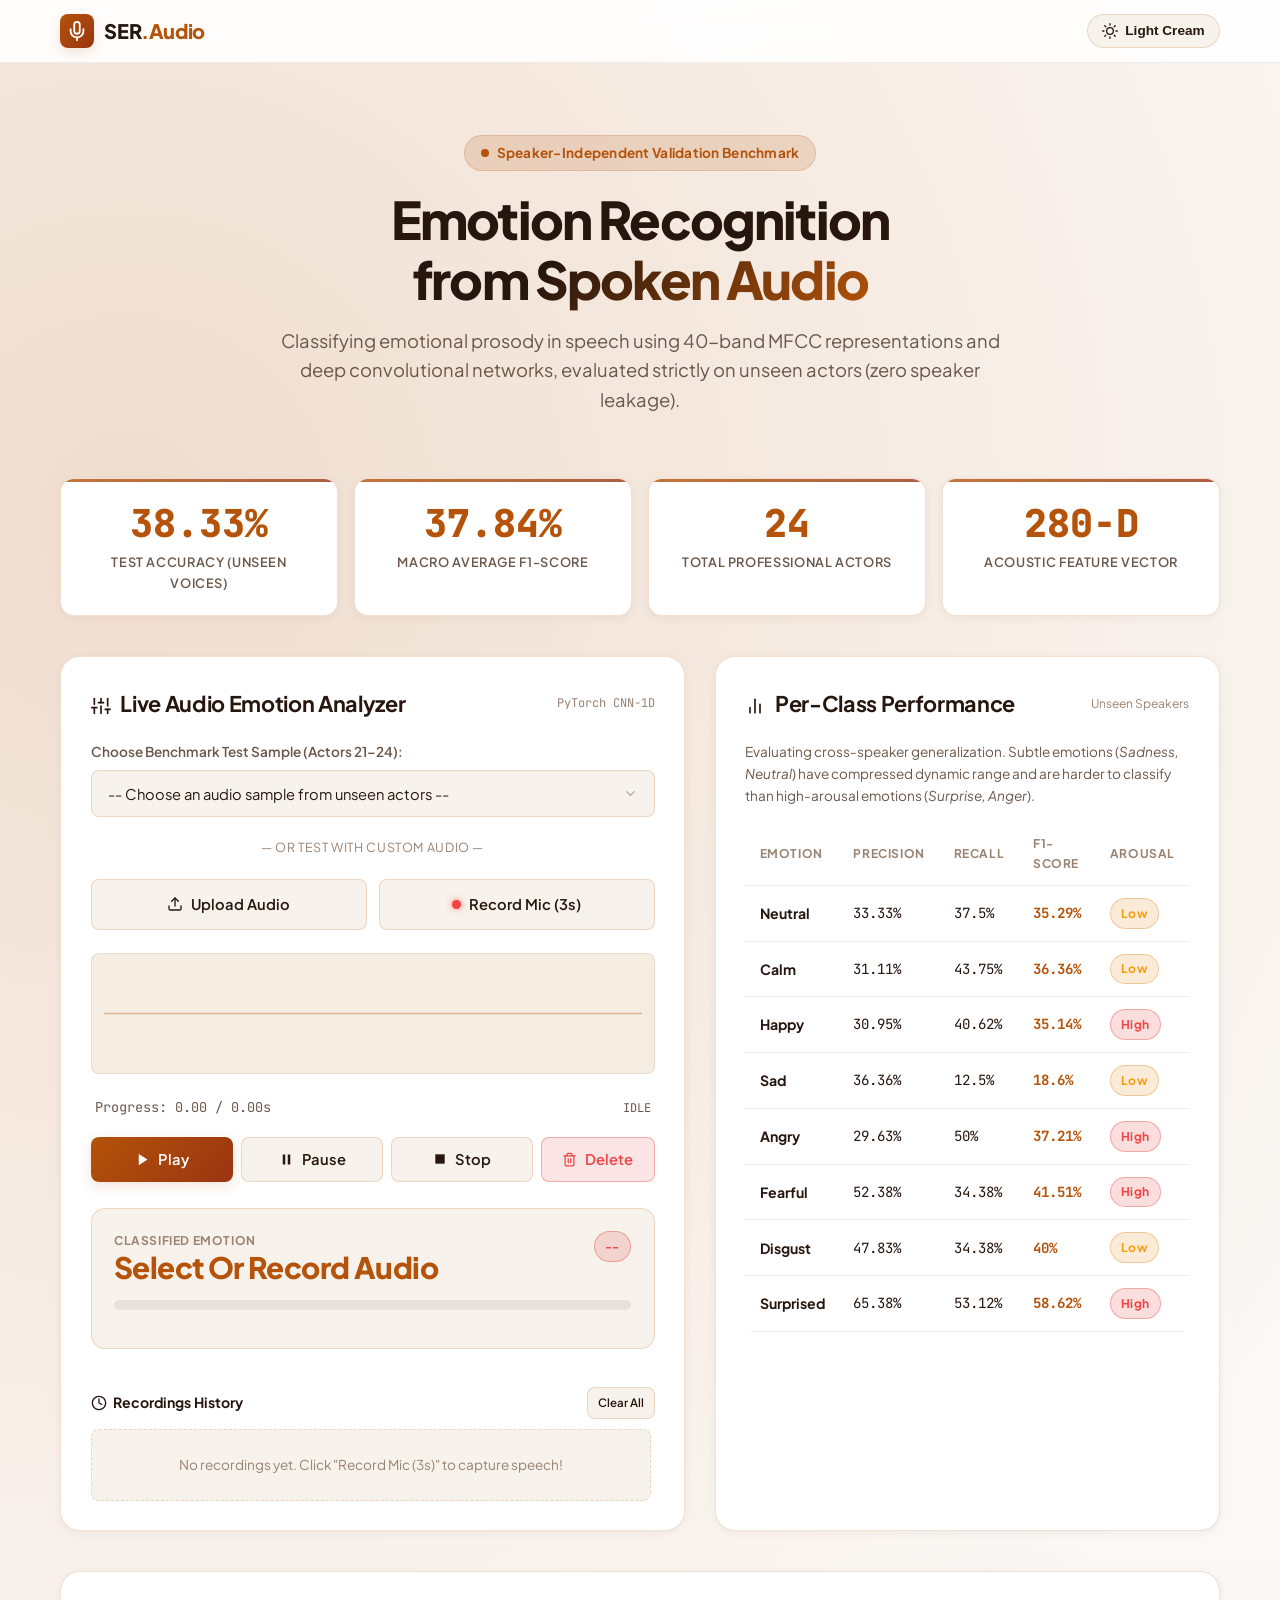
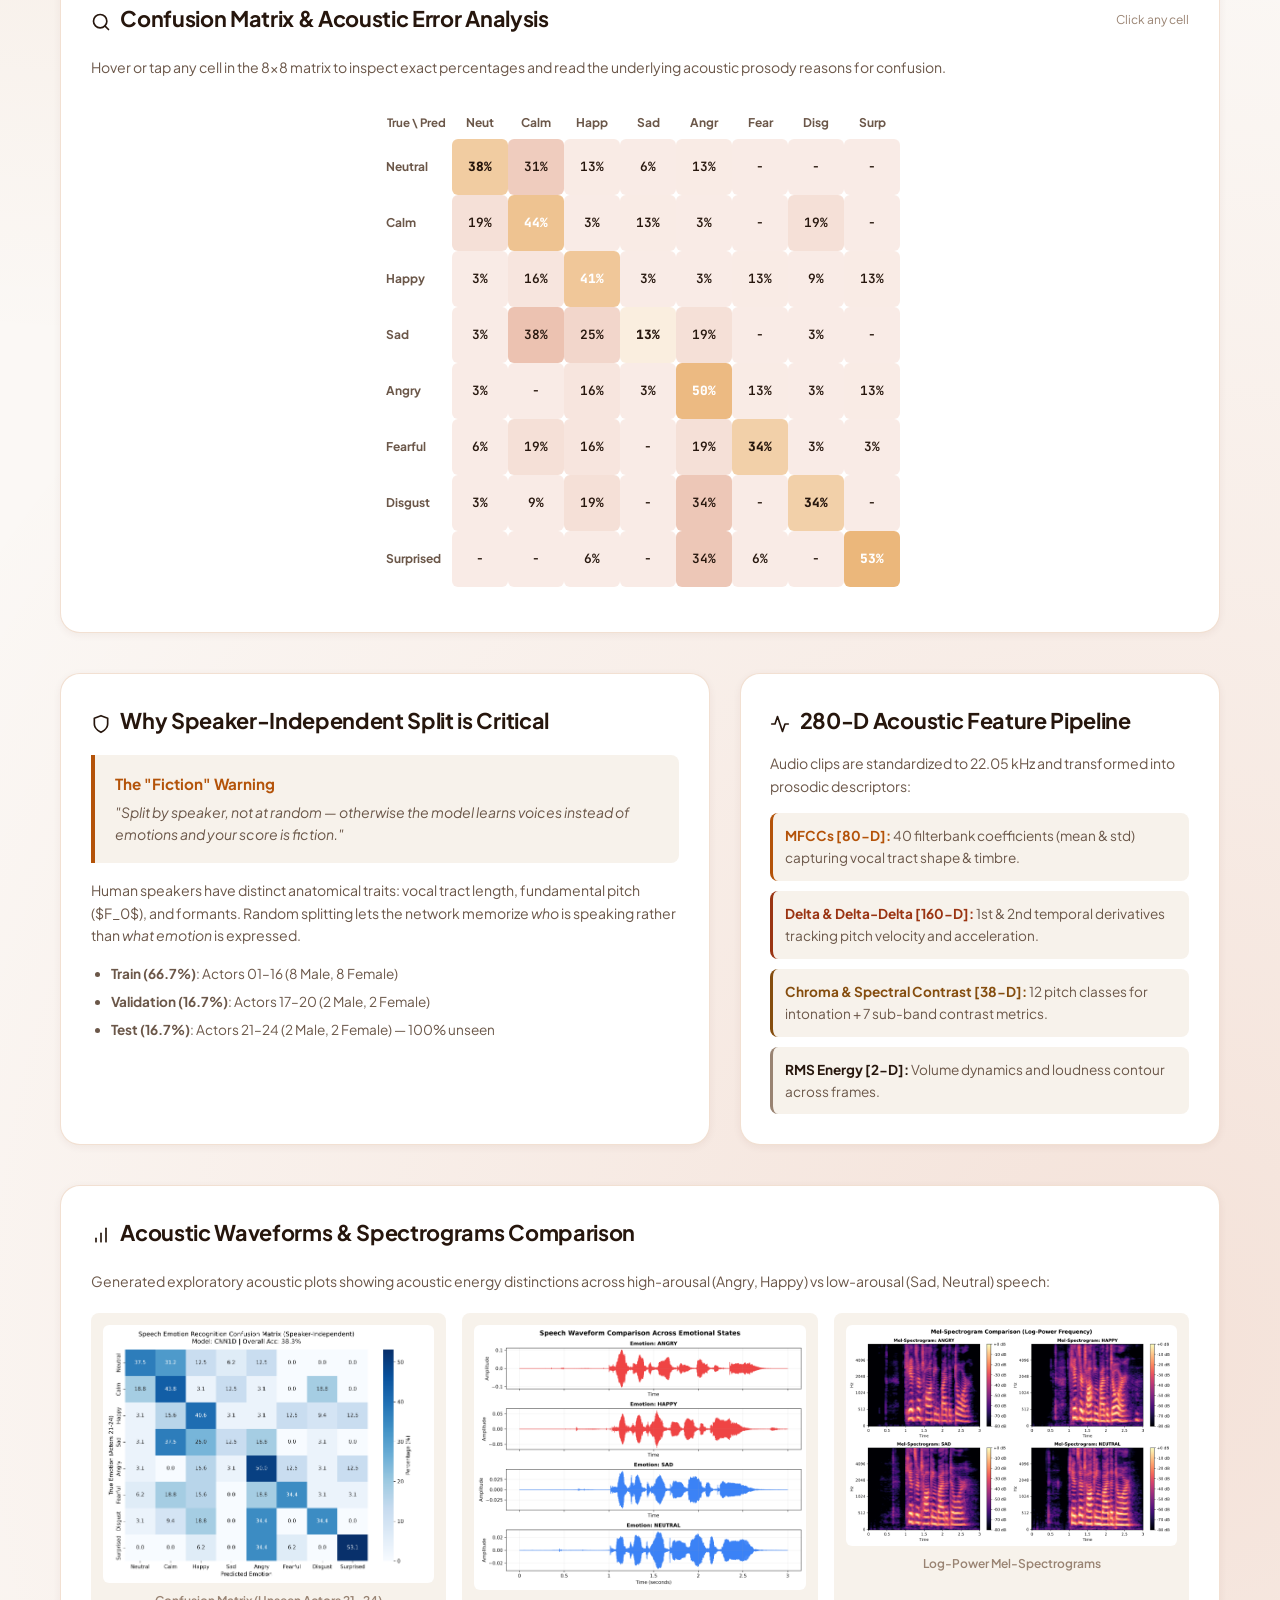
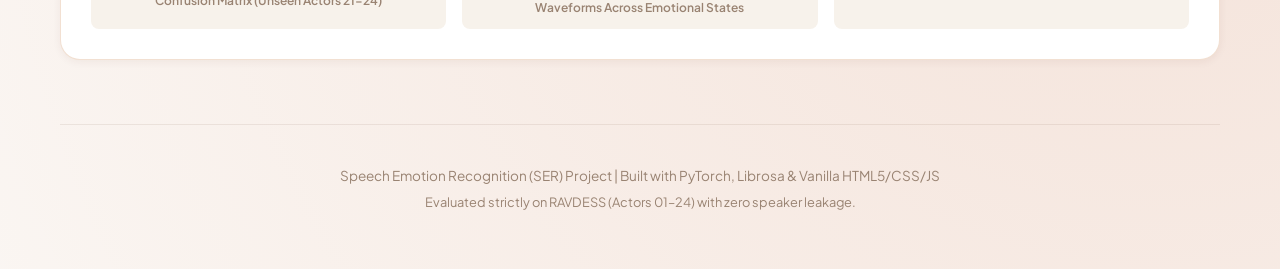
==== docs/index.html @ 465fde37 "feat(pages): add docs directory for standard 1-click GitHub Pages deployment" ====
<!DOCTYPE html>
<html lang="en" data-theme="dark">
<head>
  <meta charset="UTF-8">
  <meta name="viewport" content="width=device-width, initial-scale=1.0, maximum-scale=5.0">
  <title>Speech Emotion Recognition | Professional Benchmark & Demo</title>
  <meta name="description" content="Speech Emotion Recognition system trained on RAVDESS with strictly speaker-independent splits, 280-D MFCC acoustic features, and deep learning.">
  <link rel="preconnect" href="https://fonts.googleapis.com">
  <link rel="preconnect" href="https://fonts.gstatic.com" crossorigin>
  <link href="https://fonts.googleapis.com/css2?family=JetBrains+Mono:wght@500;700&family=Plus+Jakarta+Sans:wght@400;500;600;700;800&display=swap" rel="stylesheet">
  <link rel="stylesheet" href="style.css">
</head>
<body>

  <!-- Navigation Bar with Light/Dark Theme Switcher -->
  <nav class="navbar">
    <div class="container nav-content">
      <a href="#" class="brand-logo">
        <div class="brand-icon">
          <svg class="svg-icon" viewBox="0 0 24 24" width="22" height="22" fill="none" stroke="currentColor" stroke-width="2" stroke-linecap="round" stroke-linejoin="round">
            <path d="M12 2a3 3 0 0 0-3 3v7a3 3 0 0 0 6 0V5a3 3 0 0 0-3-3Z"/>
            <path d="M19 10v2a7 7 0 0 1-14 0v-2"/>
            <line x1="12" x2="12" y1="19" y2="22"/>
          </svg>
        </div>
        <span>SER<span style="color: var(--accent-primary);">.Audio</span></span>
      </a>

      <div class="nav-actions">
        <!-- Theme Toggle Button -->
        <button id="theme-toggle" class="theme-toggle-btn" aria-label="Toggle Light/Dark Theme">
          <span id="theme-icon">
            <svg class="svg-icon" viewBox="0 0 24 24" width="16" height="16" fill="none" stroke="currentColor" stroke-width="2" stroke-linecap="round" stroke-linejoin="round">
              <path d="M12 3a6 6 0 0 0 9 9 9 9 0 1 1-9-9Z"/>
            </svg>
          </span>
          <span id="theme-text">Dark Brown</span>
        </button>
      </div>
    </div>
  </nav>

  <div class="container">
    <!-- Hero Section -->
    <header class="hero">
      <div class="badge-wrapper">
        <span class="badge-pulse"></span>
        <span>Speaker-Independent Validation Benchmark</span>
      </div>
      <h1 class="hero-title">
        Emotion Recognition <br><span class="gradient-text">from Spoken Audio</span>
      </h1>
      <p class="hero-subtitle">
        Classifying emotional prosody in speech using 40-band MFCC representations and deep convolutional networks, evaluated strictly on unseen actors (zero speaker leakage).
      </p>
    </header>

    <!-- Metrics Banner Grid -->
    <div class="metrics-banner">
      <div class="metric-card">
        <div class="metric-num" id="val-accuracy">38.3%</div>
        <div class="metric-label">Test Accuracy (Unseen Voices)</div>
      </div>
      <div class="metric-card">
        <div class="metric-num" id="val-f1">37.8%</div>
        <div class="metric-label">Macro Average F1-Score</div>
      </div>
      <div class="metric-card">
        <div class="metric-num">24</div>
        <div class="metric-label">Total Professional Actors</div>
      </div>
      <div class="metric-card">
        <div class="metric-num">280-D</div>
        <div class="metric-label">Acoustic Feature Vector</div>
      </div>
    </div>

    <!-- Main Grid: Live Analyzer & Per-Class Table -->
    <div class="layout-2col">
      <!-- Card 1: Interactive Audio Player & Classifier -->
      <div class="card">
        <div class="card-header">
          <div class="card-title">
            <span class="icon">
              <svg class="svg-icon" viewBox="0 0 24 24" width="20" height="20" fill="none" stroke="currentColor" stroke-width="2" stroke-linecap="round" stroke-linejoin="round">
                <line x1="4" x2="4" y1="21" y2="14"/><line x1="4" x2="4" y1="10" y2="3"/>
                <line x1="12" x2="12" y1="21" y2="12"/><line x1="12" x2="12" y1="8" y2="3"/>
                <line x1="20" x2="20" y1="21" y2="16"/><line x1="20" x2="20" y1="12" y2="3"/>
                <line x1="1" x2="7" y1="14" y2="14"/><line x1="9" x2="15" y1="8" y2="8"/><line x1="17" x2="23" y1="16" y2="16"/>
              </svg>
            </span>
            <span>Live Audio Emotion Analyzer</span>
          </div>
          <span style="font-size: 0.75rem; color: var(--text-dim); font-family: var(--font-mono);">PyTorch CNN-1D</span>
        </div>

        <div class="audio-deck">
          <div class="form-group">
            <label class="form-label" for="sample-select">Choose Benchmark Test Sample (Actors 21–24):</label>
            <select id="sample-select" class="form-select">
              <option value="">Loading test speech samples...</option>
            </select>
          </div>

          <div style="font-size: 0.78rem; color: var(--text-dim); text-align: center; text-transform: uppercase; letter-spacing: 0.05em; margin: 0.2rem 0;">
            — or test with custom audio —
          </div>

          <div class="action-row">
            <label class="btn btn-outline" style="cursor: pointer;">
              <svg class="svg-icon" viewBox="0 0 24 24" width="16" height="16" fill="none" stroke="currentColor" stroke-width="2" stroke-linecap="round" stroke-linejoin="round">
                <path d="M21 15v4a2 2 0 0 1-2 2H5a2 2 0 0 1-2-2v-4"/>
                <polyline points="17 8 12 3 7 8"/>
                <line x1="12" x2="12" y1="3" y2="15"/>
              </svg>
              <span>Upload Audio</span>
              <input type="file" id="file-input" accept="audio/*" style="display: none;">
            </label>
            <button class="btn btn-outline btn-record" id="record-btn">
              <span class="rec-dot"></span>
              <span>Record Mic (3s)</span>
            </button>
          </div>

          <!-- Live Recording Banner & Countdown Animation -->
          <div id="recording-banner" class="recording-banner" style="display: none;">
            <div style="display: flex; align-items: center; gap: 0.75rem;">
              <div class="rec-pulse-ring"></div>
              <div>
                <div style="font-size: 0.8rem; font-weight: 700; color: #ef4444; text-transform: uppercase; letter-spacing: 0.05em;">Recording Live Audio</div>
                <div style="font-size: 0.75rem; color: var(--text-muted);">Speak clearly into your microphone...</div>
              </div>
            </div>
            <div style="display: flex; align-items: center; gap: 0.75rem;">
              <span id="recording-timer" class="rec-time-display">3.0s</span>
              <button id="cancel-record-btn" class="btn btn-sm btn-outline">Cancel</button>
            </div>
          </div>

          <!-- Enhanced Active Audio Track Display (Requirement 5) -->
          <div id="active-track-banner" class="active-track-banner" style="display: none;">
            <div class="active-track-header">
              <div class="track-details">
                <svg class="svg-icon track-icon" viewBox="0 0 24 24" width="20" height="20" fill="none" stroke="currentColor" stroke-width="2" stroke-linecap="round" stroke-linejoin="round">
                  <polygon points="11 5 6 9 2 9 2 15 6 15 11 19 11 5"/>
                  <path d="M15.54 8.46a5 5 0 0 1 0 7.07"/>
                  <path d="M19.07 4.93a10 10 0 0 1 0 14.14"/>
                </svg>
                <div>
                  <div id="active-track-name" class="track-title">Sample Loaded</div>
                  <div class="track-meta-sub">
                    <span id="active-track-duration">3.00s</span>
                    <span class="meta-sep">•</span>
                    <span id="active-track-status-pill" class="status-pill status-ready">Ready</span>
                  </div>
                </div>
              </div>
              <div class="track-badges-row">
                <span id="active-track-emotion" class="active-emotion-label">--</span>
                <span id="active-track-badge" class="tag-badge tag-arousal-low">Loaded</span>
              </div>
            </div>
          </div>

          <!-- Waveform Canvas Box -->
          <div class="waveform-box">
            <canvas id="waveform"></canvas>
          </div>

          <!-- Audio Meta Info -->
          <div class="audio-meta-row">
            <span>Progress: <span id="audio-time">0.00 / 0.00s</span></span>
            <span id="playback-status" style="font-size: 0.75rem; text-transform: uppercase;">Idle</span>
          </div>

          <!-- Controls Toolbar: Play, Pause, Stop, Delete with Clean SVGs -->
          <div class="controls-toolbar">
            <button class="btn btn-primary" id="play-btn">
              <svg class="svg-icon" viewBox="0 0 24 24" width="15" height="15" fill="currentColor">
                <polygon points="6 3 20 12 6 21 6 3"/>
              </svg>
              <span>Play</span>
            </button>
            <button class="btn btn-outline" id="pause-btn">
              <svg class="svg-icon" viewBox="0 0 24 24" width="15" height="15" fill="currentColor">
                <rect x="6" y="4" width="4" height="16"/><rect x="14" y="4" width="4" height="16"/>
              </svg>
              <span>Pause</span>
            </button>
            <button class="btn btn-outline" id="stop-btn">
              <svg class="svg-icon" viewBox="0 0 24 24" width="14" height="14" fill="currentColor">
                <rect x="4" y="4" width="16" height="16"/>
              </svg>
              <span>Stop</span>
            </button>
            <button class="btn btn-danger" id="delete-btn" title="Delete current audio">
              <svg class="svg-icon" viewBox="0 0 24 24" width="15" height="15" fill="none" stroke="currentColor" stroke-width="2" stroke-linecap="round" stroke-linejoin="round">
                <path d="M3 6h18"/><path d="M19 6v14c0 1-1 2-2 2H7c-1 0-2-1-2-2V6"/><path d="M8 6V4c0-1 1-2 2-2h4c1 0 2 1 2 2v2"/><line x1="10" x2="10" y1="11" y2="17"/><line x1="14" x2="14" y1="11" y2="17"/>
              </svg>
              <span>Delete</span>
            </button>
          </div>

          <!-- Prediction Result Deck -->
          <div class="prediction-card">
            <div class="pred-top">
              <div>
                <div class="pred-title-label">Classified Emotion</div>
                <div class="pred-name" id="pred-emotion">Select or Record Audio</div>
              </div>
              <div id="pred-badge" class="tag-badge tag-arousal-high">--</div>
            </div>

            <div class="confidence-track">
              <div class="confidence-fill" id="conf-bar"></div>
            </div>

            <div class="prob-list" id="probs-container">
              <!-- Dynamically populated probability bars -->
            </div>
          </div>

          <!-- Recordings History Section -->
          <div class="history-section">
            <div style="display: flex; justify-content: space-between; align-items: center; margin-bottom: 0.65rem;">
              <span style="font-size: 0.88rem; font-weight: 700; color: var(--text-main); display: flex; align-items: center; gap: 0.4rem;">
                <svg class="svg-icon" viewBox="0 0 24 24" width="16" height="16" fill="none" stroke="currentColor" stroke-width="2" stroke-linecap="round" stroke-linejoin="round">
                  <circle cx="12" cy="12" r="10"/><polyline points="12 6 12 12 16 14"/>
                </svg>
                <span>Recordings History</span>
              </span>
              <button id="clear-history-btn" class="btn btn-sm btn-outline" style="font-size: 0.72rem; padding: 0.25rem 0.6rem;">Clear All</button>
            </div>
            <div id="history-list" class="history-list">
              <div class="history-empty">No recordings yet. Click "Record Mic (3s)" to capture speech!</div>
            </div>
          </div>
        </div>
      </div>

      <!-- Card 2: Per-Class Performance Table -->
      <div class="card">
        <div class="card-header">
          <div class="card-title">
            <span class="icon">
              <svg class="svg-icon" viewBox="0 0 24 24" width="20" height="20" fill="none" stroke="currentColor" stroke-width="2" stroke-linecap="round" stroke-linejoin="round">
                <line x1="18" x2="18" y1="20" y2="10"/><line x1="12" x2="12" y1="20" y2="4"/><line x1="6" x2="6" y1="20" y2="14"/>
              </svg>
            </span>
            <span>Per-Class Performance</span>
          </div>
          <span style="font-size: 0.75rem; color: var(--text-dim);">Unseen Speakers</span>
        </div>

        <p style="font-size: 0.85rem; color: var(--text-muted); margin-bottom: 1rem;">
          Evaluating cross-speaker generalization. Subtle emotions (<em>Sadness, Neutral</em>) have compressed dynamic range and are harder to classify than high-arousal emotions (<em>Surprise, Anger</em>).
        </p>

        <div class="table-wrap">
          <table class="data-table" id="metrics-table">
            <thead>
              <tr>
                <th>Emotion</th>
                <th>Precision</th>
                <th>Recall</th>
                <th>F1-Score</th>
                <th>Arousal</th>
              </tr>
            </thead>
            <tbody id="metrics-table-body">
              <tr><td colspan="5" style="text-align:center;">Loading per-class metrics...</td></tr>
            </tbody>
          </table>
        </div>
      </div>
    </div>

    <!-- Section: Confusion Matrix & Acoustic Error Analysis -->
    <div class="card" style="margin-bottom: clamp(1.5rem, 4vw, 2.5rem);">
      <div class="card-header">
        <div class="card-title">
          <span class="icon">
            <svg class="svg-icon" viewBox="0 0 24 24" width="20" height="20" fill="none" stroke="currentColor" stroke-width="2" stroke-linecap="round" stroke-linejoin="round">
              <circle cx="11" cy="11" r="8"/><line x1="21" x2="16.65" y1="21" y2="16.65"/>
            </svg>
          </span>
          <span>Confusion Matrix &amp; Acoustic Error Analysis</span>
        </div>
        <span style="font-size: 0.75rem; color: var(--text-dim);">Click any cell</span>
      </div>

      <p style="font-size: 0.88rem; color: var(--text-muted); margin-bottom: 1.25rem;">
        Hover or tap any cell in the 8×8 matrix to inspect exact percentages and read the underlying acoustic prosody reasons for confusion.
      </p>

      <div class="cm-scroll-wrapper" id="cm-wrapper">
        <!-- Interactive CM Table rendered by app.js -->
      </div>

      <div id="cm-detail-box" class="callout" style="display: none;">
        <div class="callout-title" id="cm-detail-title">Acoustic Confusion Detail</div>
        <div id="cm-detail-desc" class="callout-desc"></div>
      </div>
    </div>

    <!-- Technical Architecture: 2 Column -->
    <div class="layout-2col">
      <!-- Card: Why Speaker-Independent Split Matters -->
      <div class="card">
        <div class="card-title">
          <span class="icon">
            <svg class="svg-icon" viewBox="0 0 24 24" width="20" height="20" fill="none" stroke="currentColor" stroke-width="2" stroke-linecap="round" stroke-linejoin="round">
              <path d="M12 22s8-4 8-10V5l-8-3-8 3v7c0 6 8 10 8 10z"/>
            </svg>
          </span>
          <span>Why Speaker-Independent Split is Critical</span>
        </div>

        <div class="callout" style="margin: 1rem 0;">
          <div class="callout-title">The "Fiction" Warning</div>
          <div class="callout-desc">
            <em>"Split by speaker, not at random — otherwise the model learns voices instead of emotions and your score is fiction."</em>
          </div>
        </div>

        <p style="font-size: 0.88rem; color: var(--text-muted); margin-bottom: 1rem;">
          Human speakers have distinct anatomical traits: vocal tract length, fundamental pitch ($F_0$), and formants. Random splitting lets the network memorize <em>who</em> is speaking rather than <em>what emotion</em> is expressed.
        </p>

        <ul style="font-size: 0.85rem; color: var(--text-muted); margin-left: 1.25rem; display: flex; flex-direction: column; gap: 0.4rem;">
          <li><strong>Train (66.7%)</strong>: Actors 01–16 (8 Male, 8 Female)</li>
          <li><strong>Validation (16.7%)</strong>: Actors 17–20 (2 Male, 2 Female)</li>
          <li><strong>Test (16.7%)</strong>: Actors 21–24 (2 Male, 2 Female) — 100% unseen</li>
        </ul>
      </div>

      <!-- Card: Feature Extraction Architecture -->
      <div class="card">
        <div class="card-title">
          <span class="icon">
            <svg class="svg-icon" viewBox="0 0 24 24" width="20" height="20" fill="none" stroke="currentColor" stroke-width="2" stroke-linecap="round" stroke-linejoin="round">
              <polyline points="22 12 18 12 15 21 9 3 6 12 2 12"/>
            </svg>
          </span>
          <span>280-D Acoustic Feature Pipeline</span>
        </div>

        <p style="font-size: 0.88rem; color: var(--text-muted); margin: 0.85rem 0 1rem;">
          Audio clips are standardized to 22.05 kHz and transformed into prosodic descriptors:
        </p>

        <div style="display: flex; flex-direction: column; gap: 0.65rem; font-size: 0.85rem;">
          <div style="background: var(--bg-input); padding: 0.75rem; border-radius: var(--radius-sm); border-left: 3px solid var(--accent-primary);">
            <strong style="color: var(--accent-primary);">MFCCs [80-D]:</strong>
            <span style="color: var(--text-muted);"> 40 filterbank coefficients (mean &amp; std) capturing vocal tract shape &amp; timbre.</span>
          </div>

          <div style="background: var(--bg-input); padding: 0.75rem; border-radius: var(--radius-sm); border-left: 3px solid var(--accent-secondary);">
            <strong style="color: var(--accent-secondary);">Delta &amp; Delta-Delta [160-D]:</strong>
            <span style="color: var(--text-muted);"> 1st &amp; 2nd temporal derivatives tracking pitch velocity and acceleration.</span>
          </div>

          <div style="background: var(--bg-input); padding: 0.75rem; border-radius: var(--radius-sm); border-left: 3px solid var(--accent-bronze);">
            <strong style="color: var(--accent-bronze);">Chroma &amp; Spectral Contrast [38-D]:</strong>
            <span style="color: var(--text-muted);"> 12 pitch classes for intonation + 7 sub-band contrast metrics.</span>
          </div>

          <div style="background: var(--bg-input); padding: 0.75rem; border-radius: var(--radius-sm); border-left: 3px solid var(--text-dim);">
            <strong style="color: var(--text-main);">RMS Energy [2-D]:</strong>
            <span style="color: var(--text-muted);"> Volume dynamics and loudness contour across frames.</span>
          </div>
        </div>
      </div>
    </div>

    <!-- Section: Exploratory Acoustic Visualizations -->
    <div class="card" style="margin-top: clamp(1.5rem, 4vw, 2.5rem);">
      <div class="card-header">
        <div class="card-title">
          <span class="icon">
            <svg class="svg-icon" viewBox="0 0 24 24" width="20" height="20" fill="none" stroke="currentColor" stroke-width="2" stroke-linecap="round" stroke-linejoin="round">
              <line x1="12" x2="12" y1="20" y2="10"/><line x1="18" x2="18" y1="20" y2="4"/><line x1="6" x2="6" y1="20" y2="16"/>
            </svg>
          </span>
          <span>Acoustic Waveforms &amp; Spectrograms Comparison</span>
        </div>
      </div>
      <p style="font-size: 0.88rem; color: var(--text-muted); margin-bottom: 1.25rem;">
        Generated exploratory acoustic plots showing acoustic energy distinctions across high-arousal (Angry, Happy) vs low-arousal (Sad, Neutral) speech:
      </p>

      <div style="display: grid; grid-template-columns: repeat(auto-fit, minmax(280px, 1fr)); gap: 1rem;">
        <div style="background: var(--bg-input); padding: 0.75rem; border-radius: var(--radius-sm); text-align: center;">
          <img src="confusion_matrix.png" alt="Confusion Matrix Heatmap" style="width: 100%; border-radius: 6px; display: block;" loading="lazy">
          <div style="font-size: 0.75rem; color: var(--text-dim); margin-top: 0.5rem; font-weight: 600;">Confusion Matrix (Unseen Actors 21-24)</div>
        </div>
        <div style="background: var(--bg-input); padding: 0.75rem; border-radius: var(--radius-sm); text-align: center;">
          <img src="figures/waveforms_comparison.png" alt="Waveform Comparisons" style="width: 100%; border-radius: 6px; display: block;" loading="lazy">
          <div style="font-size: 0.75rem; color: var(--text-dim); margin-top: 0.5rem; font-weight: 600;">Waveforms Across Emotional States</div>
        </div>
        <div style="background: var(--bg-input); padding: 0.75rem; border-radius: var(--radius-sm); text-align: center;">
          <img src="figures/mel_spectrograms_comparison.png" alt="Mel-Spectrograms" style="width: 100%; border-radius: 6px; display: block;" loading="lazy">
          <div style="font-size: 0.75rem; color: var(--text-dim); margin-top: 0.5rem; font-weight: 600;">Log-Power Mel-Spectrograms</div>
        </div>
      </div>
    </div>

    <!-- Footer -->
    <footer class="site-footer">
      <p>Speech Emotion Recognition (SER) Project | Built with PyTorch, Librosa &amp; Vanilla HTML5/CSS/JS</p>
      <p style="margin-top: 0.35rem; font-size: 0.8rem;">Evaluated strictly on RAVDESS (Actors 01–24) with zero speaker leakage.</p>
    </footer>
  </div>

  <script src="app.js"></script>
</body>
</html>
---- docs/style.css ----
/* ==========================================================================
   Speech Emotion Recognition - Luxury Warm Brown & Espresso Theme
   Supports: Dark Brown Mode, Light Cream Mode, Responsive Mobile/Tablet/Laptop
   ========================================================================== */

:root {
  /* Dark Mode: Roasted Espresso, Warm Amber & Bronze */
  --bg-primary: #120e0b;
  --bg-secondary: #1a1410;
  --bg-card: #221b15;
  --bg-card-hover: #2b221b;
  --bg-card-glass: rgba(34, 27, 21, 0.85);
  --bg-input: #17110d;
  
  --accent-primary: #d97706;      /* Amber / Warm Honey */
  --accent-primary-hover: #b45309;/* Deep Amber */
  --accent-secondary: #c2410c;    /* Rich Terracotta */
  --accent-bronze: #ca8a04;       /* Golden Bronze */
  --accent-glow: rgba(217, 119, 6, 0.28);
  --accent-danger: #dc2626;       /* Recording Red */
  
  --text-main: #fcf9f5;
  --text-muted: #b8a898;
  --text-dim: #847262;
  
  --border-color: rgba(217, 119, 6, 0.16);
  --border-subtle: rgba(255, 237, 213, 0.08);
  --border-highlight: rgba(217, 119, 6, 0.45);
  
  --waveform-bg: #140f0c;
  --waveform-line: #f59e0b;
  
  --shadow-sm: 0 2px 8px rgba(0, 0, 0, 0.35);
  --shadow-md: 0 8px 24px rgba(0, 0, 0, 0.45);
  --shadow-lg: 0 16px 40px -10px rgba(0, 0, 0, 0.6);
  
  --font-sans: 'Plus Jakarta Sans', 'Inter', -apple-system, BlinkMacSystemFont, sans-serif;
  --font-mono: 'JetBrains Mono', 'Fira Code', monospace;
  --radius-sm: 8px;
  --radius-md: 14px;
  --radius-lg: 20px;
  --radius-full: 9999px;
  --transition: all 0.25s cubic-bezier(0.4, 0, 0.2, 1);
}

/* Light Mode: Warm Cashmere, Biscuit, Sienna & Roasted Coffee */
[data-theme="light"] {
  --bg-primary: #fbf8f5;
  --bg-secondary: #f3ece4;
  --bg-card: #ffffff;
  --bg-card-hover: #faf6f0;
  --bg-card-glass: rgba(255, 255, 255, 0.9);
  --bg-input: #f7f2eb;
  
  --accent-primary: #b45309;      /* Dark Amber / Bronze */
  --accent-primary-hover: #92400e;
  --accent-secondary: #9a3412;    /* Warm Sienna */
  --accent-bronze: #854d0e;
  --accent-glow: rgba(180, 83, 9, 0.16);
  --accent-danger: #b91c1c;
  
  --text-main: #26160d;           /* Espresso Roast */
  --text-muted: #6b5749;          /* Warm Taupe */
  --text-dim: #998372;
  
  --border-color: rgba(180, 83, 9, 0.18);
  --border-subtle: rgba(66, 32, 6, 0.08);
  --border-highlight: rgba(180, 83, 9, 0.4);
  
  --waveform-bg: #f5ece2;
  --waveform-line: #b45309;
  
  --shadow-sm: 0 2px 8px rgba(78, 42, 10, 0.06);
  --shadow-md: 0 8px 24px rgba(78, 42, 10, 0.09);
  --shadow-lg: 0 16px 40px -10px rgba(78, 42, 10, 0.12);
}

* {
  box-sizing: border-box;
  margin: 0;
  padding: 0;
}

html {
  scroll-behavior: smooth;
  -webkit-text-size-adjust: 100%;
}

body {
  font-family: var(--font-sans);
  background-color: var(--bg-primary);
  color: var(--text-main);
  line-height: 1.6;
  min-height: 100vh;
  transition: background-color 0.3s ease, color 0.3s ease;
  overflow-x: hidden;
  background-image: 
    radial-gradient(circle at 10% 15%, var(--accent-glow) 0%, transparent 45%),
    radial-gradient(circle at 90% 85%, rgba(194, 65, 12, 0.12) 0%, transparent 45%);
}

.container {
  width: 100%;
  max-width: 1240px;
  margin: 0 auto;
  padding: 0 clamp(1rem, 4vw, 2.5rem);
}

/* Top Navigation Bar */
.navbar {
  position: sticky;
  top: 0;
  z-index: 100;
  backdrop-filter: blur(14px);
  -webkit-backdrop-filter: blur(14px);
  background: var(--bg-card-glass);
  border-bottom: 1px solid var(--border-subtle);
  padding: 0.85rem 0;
  transition: var(--transition);
}

.nav-content {
  display: flex;
  justify-content: space-between;
  align-items: center;
  gap: 1rem;
}

.brand-logo {
  display: flex;
  align-items: center;
  gap: 0.65rem;
  font-weight: 800;
  font-size: clamp(1rem, 2.5vw, 1.25rem);
  letter-spacing: -0.02em;
  color: var(--text-main);
  text-decoration: none;
}

.brand-icon {
  width: 34px;
  height: 34px;
  border-radius: var(--radius-sm);
  background: linear-gradient(135deg, var(--accent-primary), var(--accent-secondary));
  display: flex;
  align-items: center;
  justify-content: center;
  color: #fff;
  font-size: 1.1rem;
  box-shadow: 0 4px 12px var(--accent-glow);
}

.nav-actions {
  display: flex;
  align-items: center;
  gap: 0.75rem;
}

/* Theme Toggle Button */
.theme-toggle-btn {
  background: var(--bg-input);
  border: 1px solid var(--border-color);
  color: var(--text-main);
  padding: 0.5rem 0.9rem;
  border-radius: var(--radius-full);
  cursor: pointer;
  display: inline-flex;
  align-items: center;
  gap: 0.45rem;
  font-size: 0.85rem;
  font-weight: 600;
  transition: var(--transition);
  touch-action: manipulation;
}

.theme-toggle-btn:hover {
  border-color: var(--accent-primary);
  background: var(--bg-card-hover);
  transform: translateY(-1px);
}

/* Header & Hero */
header.hero {
  padding: clamp(2.5rem, 6vw, 4.5rem) 0 clamp(1.5rem, 4vw, 2.5rem);
  text-align: center;
}

.badge-wrapper {
  display: inline-flex;
  align-items: center;
  gap: 0.5rem;
  background: var(--accent-glow);
  border: 1px solid var(--border-color);
  color: var(--accent-primary);
  padding: 0.4rem 1rem;
  border-radius: var(--radius-full);
  font-size: clamp(0.75rem, 1.8vw, 0.85rem);
  font-weight: 700;
  margin-bottom: 1.2rem;
  letter-spacing: 0.02em;
}

.badge-pulse {
  width: 8px;
  height: 8px;
  background: var(--accent-primary);
  border-radius: 50%;
  animation: pulse-ring 2s infinite;
}

@keyframes pulse-ring {
  0% { transform: scale(0.95); box-shadow: 0 0 0 0 var(--accent-glow); }
  70% { transform: scale(1); box-shadow: 0 0 0 8px transparent; }
  100% { transform: scale(0.95); box-shadow: 0 0 0 0 transparent; }
}

h1.hero-title {
  font-size: clamp(1.85rem, 5vw, 3.25rem);
  font-weight: 800;
  line-height: 1.15;
  letter-spacing: -0.035em;
  margin-bottom: 1rem;
}

.hero-title .gradient-text {
  background: linear-gradient(135deg, var(--text-main) 30%, var(--accent-primary) 100%);
  -webkit-background-clip: text;
  -webkit-text-fill-color: transparent;
}

.hero-subtitle {
  font-size: clamp(0.95rem, 2.2vw, 1.15rem);
  color: var(--text-muted);
  max-width: 760px;
  margin: 0 auto 1.5rem;
  line-height: 1.6;
}

/* Metrics Banner Grid */
.metrics-banner {
  display: grid;
  grid-template-columns: repeat(auto-fit, minmax(210px, 1fr));
  gap: 1rem;
  margin-bottom: clamp(1.5rem, 4vw, 2.5rem);
}

.metric-card {
  background: var(--bg-card);
  border: 1px solid var(--border-color);
  border-radius: var(--radius-md);
  padding: clamp(1rem, 2.5vw, 1.35rem);
  text-align: center;
  box-shadow: var(--shadow-sm);
  transition: var(--transition);
  position: relative;
  overflow: hidden;
}

.metric-card:hover {
  border-color: var(--border-highlight);
  transform: translateY(-2px);
  box-shadow: var(--shadow-md);
}

.metric-card::before {
  content: "";
  position: absolute;
  top: 0;
  left: 0;
  right: 0;
  height: 3px;
  background: linear-gradient(90deg, var(--accent-primary), var(--accent-secondary));
  opacity: 0.8;
}

.metric-num {
  font-size: clamp(1.8rem, 4vw, 2.4rem);
  font-weight: 800;
  font-family: var(--font-mono);
  color: var(--accent-primary);
  line-height: 1.2;
}

.metric-label {
  font-size: 0.8rem;
  font-weight: 600;
  text-transform: uppercase;
  letter-spacing: 0.05em;
  color: var(--text-muted);
  margin-top: 0.35rem;
}

/* Layout Grids */
.layout-2col {
  display: grid;
  grid-template-columns: 1fr;
  gap: clamp(1.2rem, 3vw, 1.85rem);
  margin-bottom: clamp(1.5rem, 4vw, 2.5rem);
}

@media (min-width: 900px) {
  .layout-2col {
    grid-template-columns: 1.15fr 0.85fr;
  }
}

/* Cards */
.card {
  background: var(--bg-card);
  border: 1px solid var(--border-color);
  border-radius: var(--radius-lg);
  padding: clamp(1.2rem, 3vw, 1.85rem);
  box-shadow: var(--shadow-sm);
  transition: var(--transition);
}

.card:hover {
  border-color: var(--border-highlight);
}

.card-header {
  display: flex;
  align-items: center;
  justify-content: space-between;
  margin-bottom: 1.25rem;
  gap: 0.5rem;
}

.card-title {
  font-size: clamp(1.1rem, 2.5vw, 1.35rem);
  font-weight: 700;
  display: flex;
  align-items: center;
  gap: 0.6rem;
  color: var(--text-main);
  letter-spacing: -0.015em;
}

.card-title .icon {
  font-size: 1.25rem;
}

/* Audio Controls Deck */
.audio-deck {
  display: flex;
  flex-direction: column;
  gap: 1.1rem;
}

.form-group {
  display: flex;
  flex-direction: column;
  gap: 0.45rem;
}

.form-label {
  font-size: 0.85rem;
  font-weight: 600;
  color: var(--text-muted);
}

select.form-select {
  width: 100%;
  background: var(--bg-input);
  color: var(--text-main);
  border: 1px solid var(--border-color);
  border-radius: var(--radius-sm);
  padding: 0.85rem 1rem;
  font-size: 0.92rem;
  font-family: inherit;
  outline: none;
  cursor: pointer;
  transition: var(--transition);
  -webkit-appearance: none;
  background-image: url("data:image/svg+xml;charset=UTF-8,%3csvg xmlns='http://www.w3.org/2000/svg' viewBox='0 0 24 24' fill='none' stroke='%23b8a898' stroke-width='2' stroke-linecap='round' stroke-linejoin='round'%3e%3cpolyline points='6 9 12 15 18 9'%3e%3c/polyline%3e%3c/svg%3e");
  background-repeat: no-repeat;
  background-position: right 1rem center;
  background-size: 1em;
  padding-right: 2.5rem;
}

select.form-select:focus {
  border-color: var(--accent-primary);
  box-shadow: 0 0 0 3px var(--accent-glow);
}

.action-row {
  display: grid;
  grid-template-columns: 1fr 1fr;
  gap: 0.75rem;
}

@media (max-width: 500px) {
  .action-row {
    grid-template-columns: 1fr;
  }
}

/* Buttons */
.btn {
  display: inline-flex;
  align-items: center;
  justify-content: center;
  gap: 0.5rem;
  padding: 0.8rem 1.25rem;
  font-size: 0.92rem;
  font-weight: 600;
  border-radius: var(--radius-sm);
  cursor: pointer;
  transition: var(--transition);
  border: none;
  font-family: inherit;
  touch-action: manipulation;
  min-height: 44px;
  text-decoration: none;
}

.btn-primary {
  background: linear-gradient(135deg, var(--accent-primary), var(--accent-secondary));
  color: #fff;
  box-shadow: 0 4px 14px var(--accent-glow);
}

.btn-primary:hover {
  background: linear-gradient(135deg, var(--accent-primary-hover), var(--accent-secondary));
  transform: translateY(-1px);
  box-shadow: 0 6px 18px var(--accent-glow);
}

.btn-outline {
  background: var(--bg-input);
  color: var(--text-main);
  border: 1px solid var(--border-color);
}

.btn-outline:hover {
  border-color: var(--accent-primary);
  background: var(--bg-card-hover);
  transform: translateY(-1px);
}

.btn-danger {
  background: rgba(220, 38, 38, 0.12);
  color: #ef4444;
  border: 1px solid rgba(220, 38, 38, 0.3);
}

.btn-danger:hover {
  background: #dc2626;
  color: #fff;
  border-color: #dc2626;
}

.btn-sm {
  padding: 0.4rem 0.8rem;
  font-size: 0.8rem;
  min-height: 32px;
}

/* Recording Pulse & Animation */
.btn-record.recording {
  background: var(--accent-danger) !important;
  color: #fff !important;
  animation: pulse-ring 1s infinite;
}

.recording-banner {
  background: linear-gradient(135deg, rgba(220, 38, 38, 0.15), rgba(194, 65, 12, 0.15));
  border: 1.5px solid rgba(220, 38, 38, 0.4);
  border-radius: var(--radius-sm);
  padding: 0.85rem 1.15rem;
  display: flex;
  align-items: center;
  justify-content: space-between;
  gap: 1rem;
  animation: banner-glow 1.5s infinite alternate;
}

@keyframes banner-glow {
  0% { box-shadow: 0 0 10px rgba(220, 38, 38, 0.2); }
  100% { box-shadow: 0 0 20px rgba(220, 38, 38, 0.5); }
}

.rec-pulse-ring {
  width: 14px;
  height: 14px;
  background: #ef4444;
  border-radius: 50%;
  box-shadow: 0 0 0 0 rgba(239, 68, 68, 0.7);
  animation: sonar 1.2s infinite;
}

@keyframes sonar {
  0% { transform: scale(0.95); box-shadow: 0 0 0 0 rgba(239, 68, 68, 0.7); }
  70% { transform: scale(1.1); box-shadow: 0 0 0 10px rgba(239, 68, 68, 0); }
  100% { transform: scale(0.95); box-shadow: 0 0 0 0 rgba(239, 68, 68, 0); }
}

.rec-time-display {
  font-family: var(--font-mono);
  font-size: 1.35rem;
  font-weight: 800;
  color: #ef4444;
}

/* SVG Icon Utilities */
.svg-icon {
  display: inline-block;
  vertical-align: middle;
  flex-shrink: 0;
}

.rec-dot {
  width: 9px;
  height: 9px;
  border-radius: 50%;
  background: #ef4444;
  display: inline-block;
  box-shadow: 0 0 6px rgba(239, 68, 68, 0.7);
}

/* Active Audio Info Bar - Enhanced Layout (Section 5) */
.active-track-banner {
  background: var(--bg-input);
  border: 1px solid var(--border-color);
  border-radius: var(--radius-sm);
  padding: 0.75rem 1rem;
  margin: 0.4rem 0;
  transition: var(--transition);
}

.active-track-header {
  display: flex;
  align-items: center;
  justify-content: space-between;
  gap: 0.75rem;
  flex-wrap: wrap;
}

.track-details {
  display: flex;
  align-items: center;
  gap: 0.65rem;
  overflow: hidden;
  min-width: 0;
}

.track-icon {
  color: var(--accent-primary);
  flex-shrink: 0;
}

.track-title {
  font-size: 0.9rem;
  font-weight: 700;
  color: var(--text-main);
  white-space: nowrap;
  overflow: hidden;
  text-overflow: ellipsis;
  max-width: 260px;
}

.track-meta-sub {
  display: flex;
  align-items: center;
  gap: 0.45rem;
  font-size: 0.76rem;
  color: var(--text-dim);
  font-family: var(--font-mono);
  margin-top: 0.15rem;
}

.meta-sep {
  color: var(--text-dim);
  opacity: 0.6;
}

.track-badges-row {
  display: flex;
  align-items: center;
  gap: 0.5rem;
  flex-shrink: 0;
}

.active-emotion-label {
  font-size: 0.8rem;
  font-weight: 700;
  color: var(--accent-primary);
  text-transform: capitalize;
}

.status-pill {
  display: inline-block;
  padding: 0.15rem 0.55rem;
  border-radius: var(--radius-full);
  font-size: 0.7rem;
  font-weight: 700;
  text-transform: uppercase;
  letter-spacing: 0.04em;
}

.status-ready {
  background: rgba(217, 119, 6, 0.15);
  color: var(--accent-primary);
}

.status-playing {
  background: rgba(22, 163, 74, 0.15);
  color: #16a34a;
}

.status-paused {
  background: rgba(234, 88, 12, 0.15);
  color: #ea580c;
}

.status-stopped {
  background: rgba(132, 114, 98, 0.15);
  color: var(--text-dim);
}

/* Audio Controls Group (Play, Pause, Stop, Delete) */
.controls-toolbar {
  display: grid;
  grid-template-columns: 1fr 1fr 1fr auto;
  gap: 0.5rem;
}

@media (max-width: 500px) {
  .controls-toolbar {
    grid-template-columns: 1fr 1fr;
  }
}

/* Waveform Canvas */
.waveform-box {
  background: var(--waveform-bg);
  border: 1px solid var(--border-subtle);
  border-radius: var(--radius-sm);
  padding: 0.75rem;
  position: relative;
  overflow: hidden;
  margin: 0.35rem 0;
}

canvas#waveform {
  width: 100%;
  height: 95px;
  display: block;
}

.audio-meta-row {
  display: flex;
  justify-content: space-between;
  align-items: center;
  font-family: var(--font-mono);
  font-size: 0.85rem;
  color: var(--text-muted);
  padding: 0 0.25rem;
}

/* Prediction Result Deck */
.prediction-card {
  background: var(--bg-input);
  border: 1px solid var(--border-color);
  border-radius: var(--radius-md);
  padding: clamp(1rem, 2.5vw, 1.4rem);
  margin-top: 0.5rem;
}

.pred-top {
  display: flex;
  justify-content: space-between;
  align-items: flex-start;
  margin-bottom: 0.85rem;
  gap: 0.75rem;
}

.pred-title-label {
  font-size: 0.75rem;
  text-transform: uppercase;
  letter-spacing: 0.05em;
  color: var(--text-dim);
  font-weight: 700;
}

.pred-name {
  font-size: clamp(1.4rem, 3vw, 1.85rem);
  font-weight: 800;
  color: var(--accent-primary);
  letter-spacing: -0.02em;
  text-transform: capitalize;
  line-height: 1.2;
}

.tag-badge {
  display: inline-block;
  padding: 0.3rem 0.65rem;
  border-radius: var(--radius-full);
  font-size: 0.75rem;
  font-weight: 700;
  letter-spacing: 0.02em;
  white-space: nowrap;
}

.tag-arousal-high {
  background: rgba(220, 38, 38, 0.15);
  color: #ef4444;
  border: 1px solid rgba(220, 38, 38, 0.3);
}

.tag-arousal-low {
  background: rgba(217, 119, 6, 0.15);
  color: #f59e0b;
  border: 1px solid rgba(217, 119, 6, 0.3);
}

.confidence-track {
  width: 100%;
  height: 10px;
  background: var(--border-subtle);
  border-radius: var(--radius-full);
  overflow: hidden;
  margin-bottom: 1rem;
}

.confidence-fill {
  height: 100%;
  background: linear-gradient(90deg, var(--accent-primary), var(--accent-secondary));
  width: 0%;
  border-radius: var(--radius-full);
  transition: width 0.6s cubic-bezier(0.4, 0, 0.2, 1);
}

/* Distribution List */
.prob-list {
  display: flex;
  flex-direction: column;
  gap: 0.5rem;
}

.prob-item {
  display: flex;
  align-items: center;
  justify-content: space-between;
  font-size: 0.85rem;
  gap: 0.75rem;
}

.prob-name {
  width: 75px;
  text-transform: capitalize;
  font-weight: 600;
  color: var(--text-muted);
}

.prob-track {
  flex: 1;
  height: 7px;
  background: var(--border-subtle);
  border-radius: 4px;
  overflow: hidden;
}

.prob-bar {
  height: 100%;
  background: var(--accent-primary);
  width: 0%;
  border-radius: 4px;
  transition: width 0.4s ease;
}

.prob-val {
  width: 48px;
  text-align: right;
  font-family: var(--font-mono);
  font-size: 0.8rem;
  color: var(--text-main);
}

/* Recordings History Deck */
.history-section {
  margin-top: 1.25rem;
}

.history-list {
  display: flex;
  flex-direction: column;
  gap: 0.65rem;
  max-height: 280px;
  overflow-y: auto;
  padding-right: 0.25rem;
}

.history-item {
  background: var(--bg-input);
  border: 1px solid var(--border-subtle);
  border-radius: var(--radius-sm);
  padding: 0.75rem 1rem;
  display: flex;
  align-items: center;
  justify-content: space-between;
  gap: 0.75rem;
  transition: var(--transition);
}

.history-item:hover {
  border-color: var(--accent-primary);
  transform: translateX(2px);
}

.history-item-active {
  border-color: var(--accent-primary);
  background: var(--bg-card-hover);
}

.history-meta {
  display: flex;
  flex-direction: column;
  gap: 0.2rem;
  overflow: hidden;
}

.history-title {
  font-size: 0.88rem;
  font-weight: 700;
  color: var(--text-main);
  white-space: nowrap;
  overflow: hidden;
  text-overflow: ellipsis;
}

.history-sub {
  font-size: 0.75rem;
  color: var(--text-muted);
  display: flex;
  align-items: center;
  gap: 0.5rem;
}

.history-actions {
  display: flex;
  align-items: center;
  gap: 0.4rem;
  flex-shrink: 0;
}

.history-empty {
  text-align: center;
  padding: 1.5rem;
  color: var(--text-dim);
  font-size: 0.85rem;
  background: var(--bg-input);
  border: 1px dashed var(--border-color);
  border-radius: var(--radius-sm);
}

/* Table Responsive Container */
.table-wrap {
  overflow-x: auto;
  -webkit-overflow-scrolling: touch;
  margin: 0.5rem 0;
  border-radius: var(--radius-sm);
}

table.data-table {
  width: 100%;
  min-width: 440px;
  border-collapse: collapse;
  font-size: 0.88rem;
}

.data-table th, .data-table td {
  padding: 0.75rem 0.9rem;
  text-align: left;
  border-bottom: 1px solid var(--border-subtle);
}

.data-table th {
  color: var(--text-dim);
  font-size: 0.75rem;
  font-weight: 700;
  text-transform: uppercase;
  letter-spacing: 0.05em;
  background: var(--bg-card);
}

.data-table tr:hover {
  background: var(--bg-card-hover);
}

/* Confusion Matrix */
.cm-scroll-wrapper {
  overflow-x: auto;
  -webkit-overflow-scrolling: touch;
  padding: 0.5rem 0 1rem;
}

table.cm-grid {
  margin: 0 auto;
  border-collapse: collapse;
  min-width: 520px;
}

.cm-grid th, .cm-grid td {
  padding: 0.4rem;
  text-align: center;
}

.cm-grid th {
  font-size: 0.75rem;
  font-weight: 700;
  color: var(--text-muted);
}

.cm-cell {
  width: clamp(40px, 6vw, 56px);
  height: clamp(40px, 6vw, 56px);
  border-radius: 6px;
  font-family: var(--font-mono);
  font-size: clamp(0.7rem, 1.8vw, 0.8rem);
  font-weight: 600;
  cursor: pointer;
  transition: transform 0.15s ease, outline 0.15s ease;
  user-select: none;
  touch-action: manipulation;
}

.cm-cell:hover {
  transform: scale(1.12);
  z-index: 10;
  outline: 2px solid var(--accent-primary);
  box-shadow: var(--shadow-sm);
}

/* Callout Box */
.callout {
  background: var(--bg-input);
  border-left: 4px solid var(--accent-primary);
  border-radius: 0 var(--radius-sm) var(--radius-sm) 0;
  padding: 1.1rem 1.25rem;
  margin: 1.25rem 0;
}

.callout-title {
  font-size: 0.95rem;
  font-weight: 700;
  color: var(--accent-primary);
  margin-bottom: 0.35rem;
  display: flex;
  align-items: center;
  gap: 0.5rem;
}

.callout-desc {
  font-size: 0.88rem;
  color: var(--text-muted);
  line-height: 1.55;
}

/* Footer */
footer.site-footer {
  border-top: 1px solid var(--border-subtle);
  padding: 2.5rem 0 3.5rem;
  text-align: center;
  color: var(--text-dim);
  font-size: 0.85rem;
  margin-top: clamp(2.5rem, 5vw, 4rem);
}

footer a {
  color: var(--accent-primary);
  text-decoration: none;
}

@media (max-width: 640px) {
  .hero-title {
    font-size: 1.85rem;
  }
  .metrics-banner {
    grid-template-columns: repeat(2, 1fr);
    gap: 0.65rem;
  }
  .metric-card {
    padding: 0.85rem 0.5rem;
  }
  .metric-num {
    font-size: 1.6rem;
  }
  .card {
    padding: 1.15rem;
  }
  .btn {
    padding: 0.75rem 0.9rem;
    font-size: 0.86rem;
  }
}
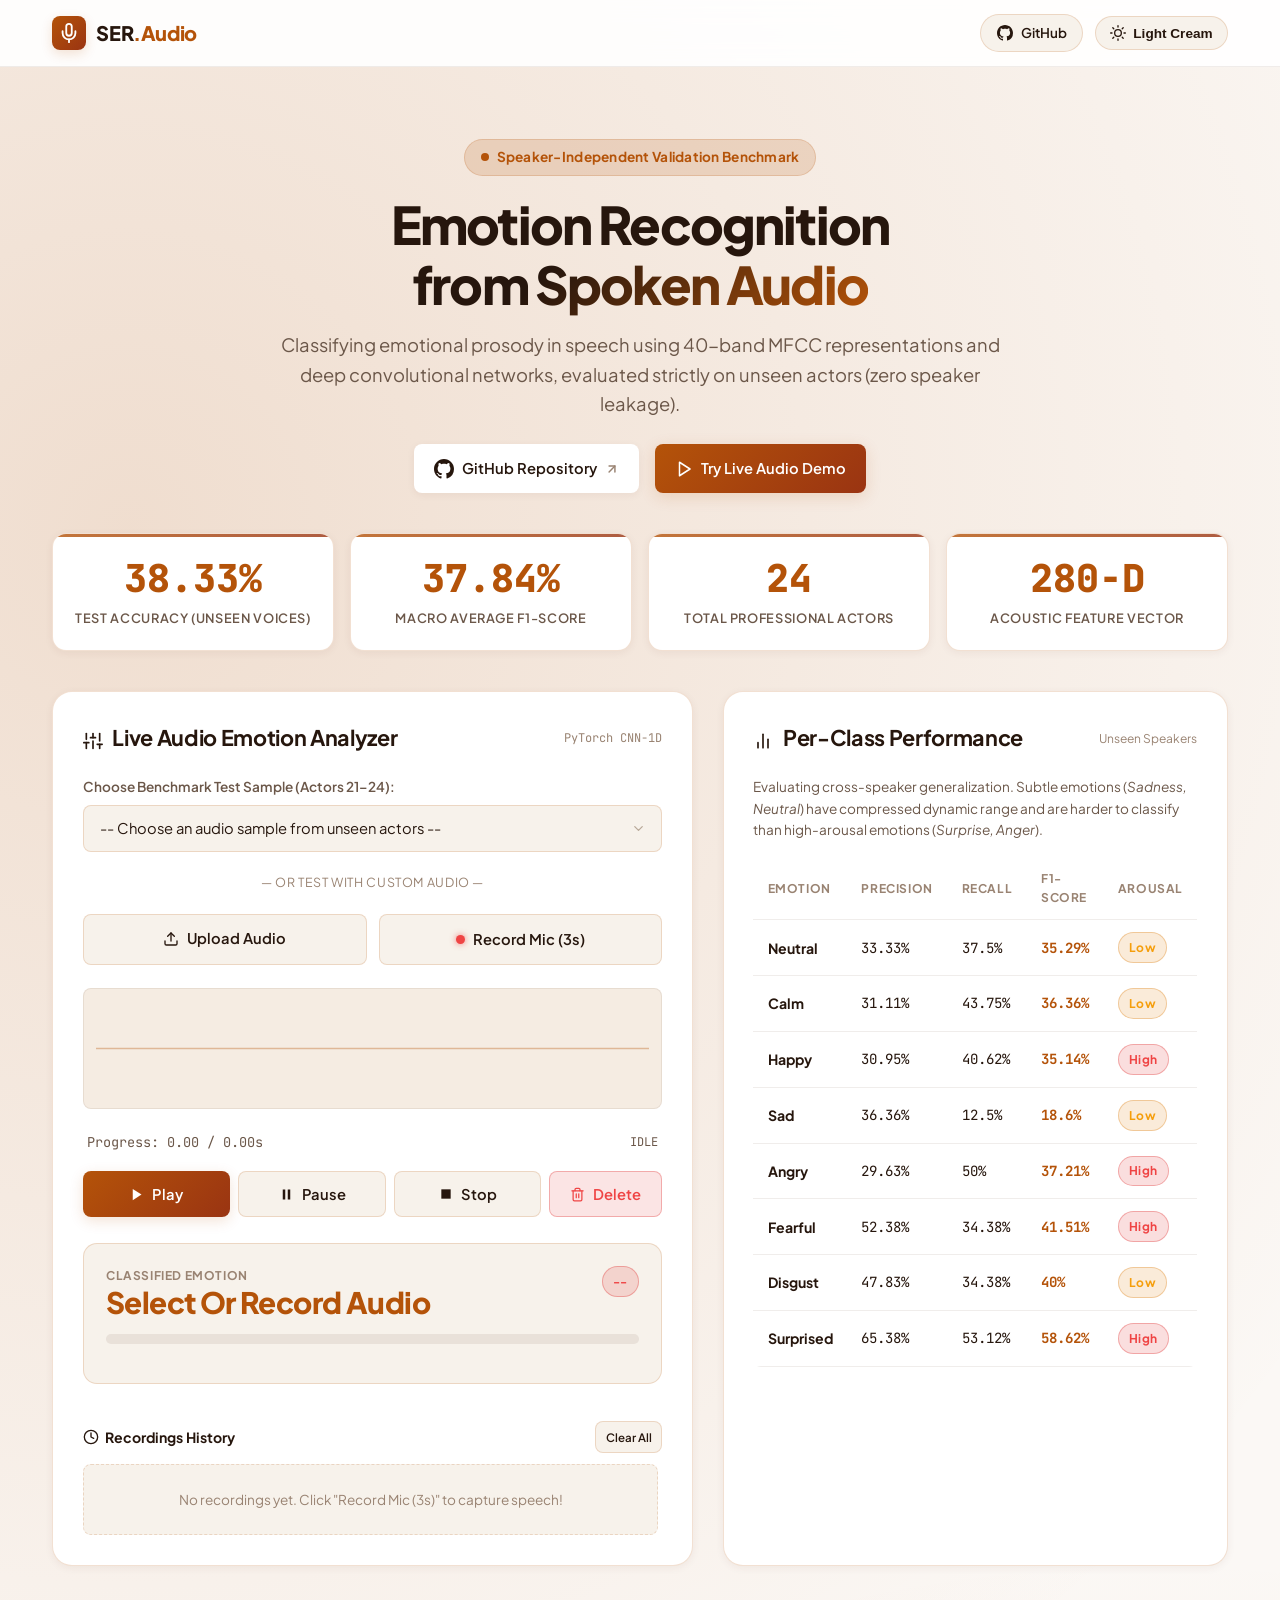
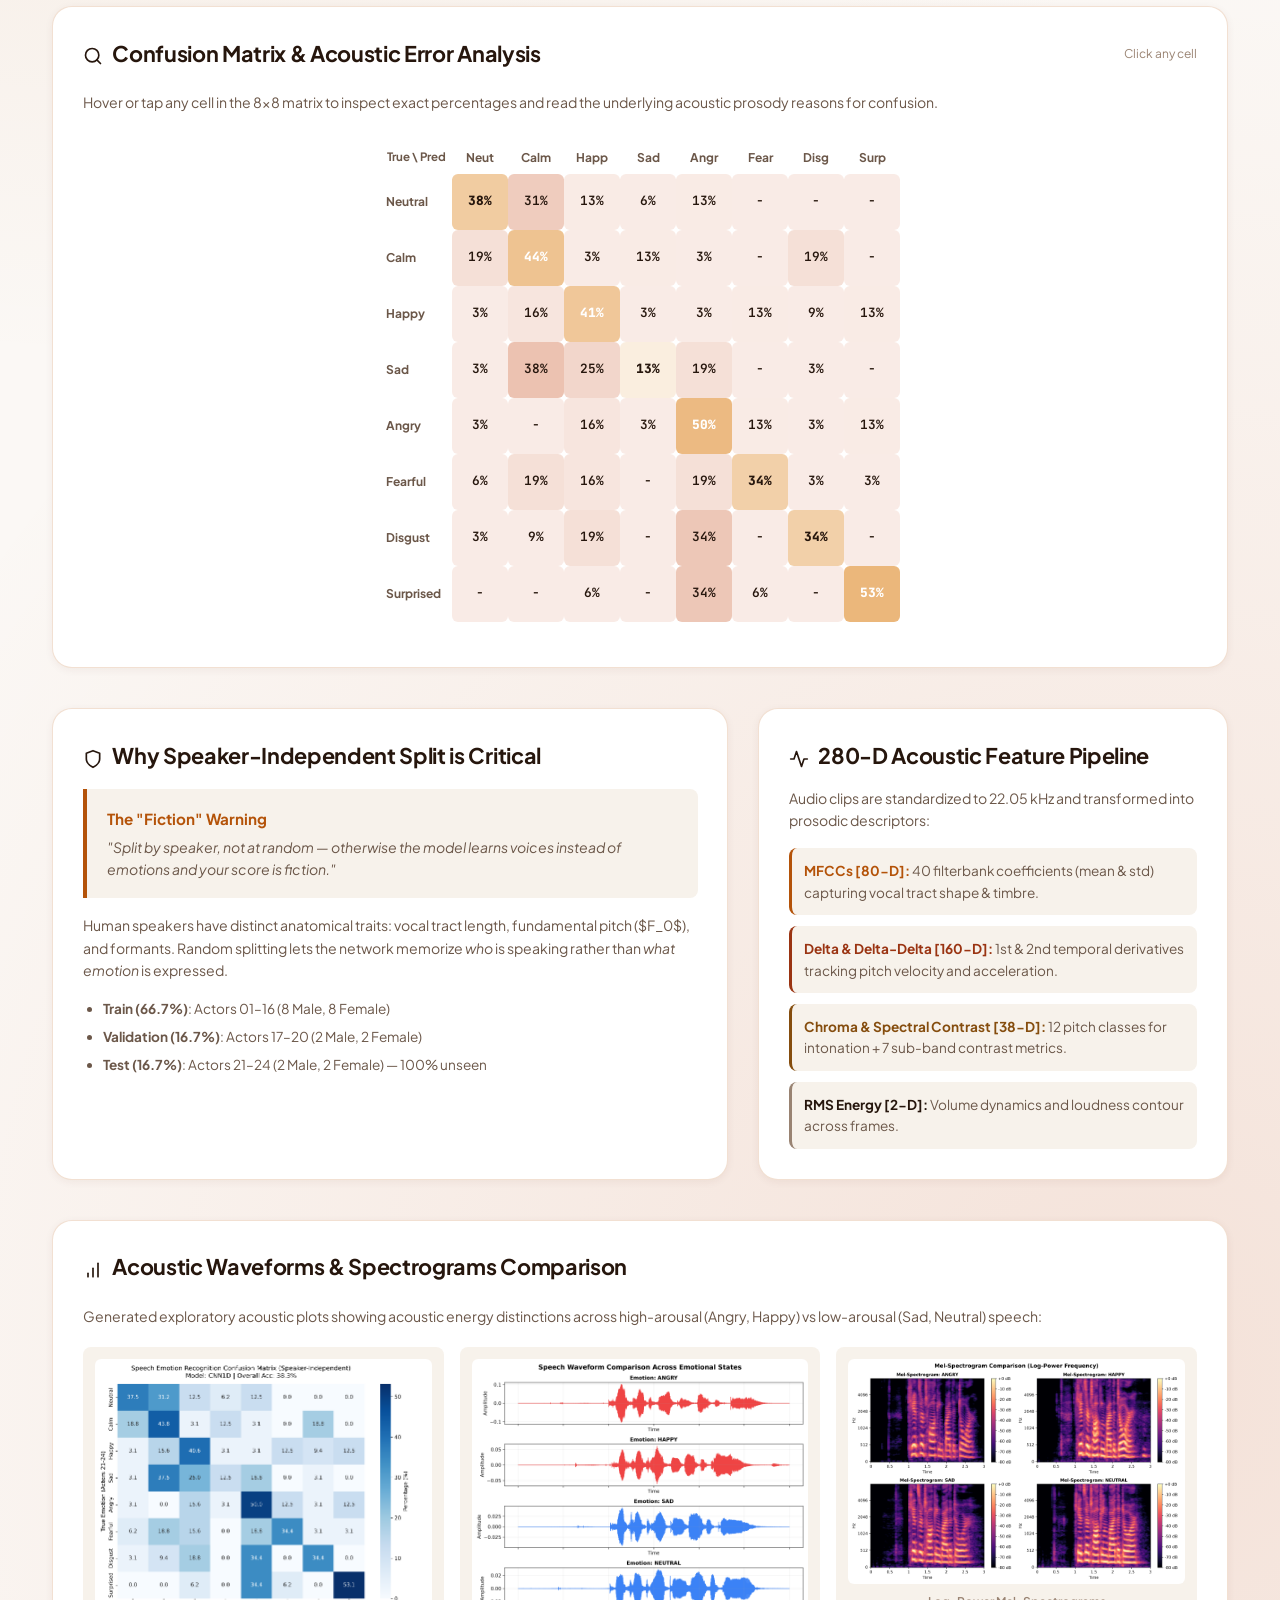
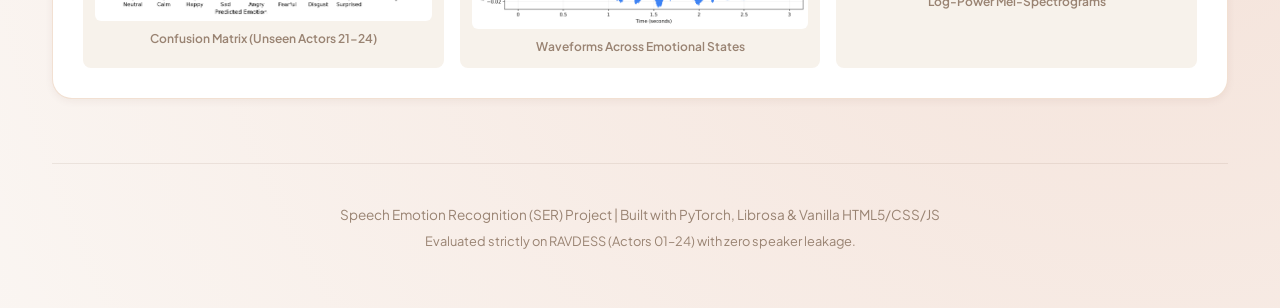
==== commit a4c9be1e: "feat(ui): add GitHub repository button in hero section and responsive styles for mobile, tablet, and" ====
--- a/docs/index.html
+++ b/docs/index.html
@@ -27,6 +27,14 @@
       </a>
 
       <div class="nav-actions">
+        <!-- GitHub Repo Button in Navbar -->
+        <a href="https://github.com/gaganraok04/speech-emotion-recognition" target="_blank" rel="noopener noreferrer" class="nav-btn-github" title="View Source on GitHub">
+          <svg class="svg-icon" viewBox="0 0 24 24" width="16" height="16" fill="currentColor">
+            <path d="M12 0C5.37 0 0 5.37 0 12c0 5.31 3.435 9.795 8.205 11.385.6.105.825-.255.825-.57 0-.285-.015-1.23-.015-2.235-3.015.555-3.795-.735-4.035-1.41-.135-.345-.72-1.41-1.23-1.695-.42-.225-1.02-.78-.015-.795.945-.015 1.62.87 1.845 1.23 1.08 1.815 2.805 1.305 3.495.99.105-.78.42-1.305.765-1.605-2.67-.3-5.46-1.335-5.46-5.925 0-1.305.465-2.385 1.23-3.225-.12-.3-.54-1.53.12-3.18 0 0 1.005-.315 3.3 1.23.96-.27 1.98-.405 3-.405s2.04.135 3 .405c2.295-1.56 3.3-1.23 3.3-1.23.66 1.65.24 2.88.12 3.18.765.84 1.23 1.905 1.23 3.225 0 4.605-2.805 5.625-5.475 5.925.435.375.81 1.095.81 2.22 0 1.605-.015 2.895-.015 3.3 0 .315.225.69.825.57A12.02 12.02 0 0 0 24 12c0-6.63-5.37-12-12-12z"/>
+          </svg>
+          <span class="nav-github-label">GitHub</span>
+        </a>
+
         <!-- Theme Toggle Button -->
         <button id="theme-toggle" class="theme-toggle-btn" aria-label="Toggle Light/Dark Theme">
           <span id="theme-icon">
@@ -53,6 +61,25 @@
       <p class="hero-subtitle">
         Classifying emotional prosody in speech using 40-band MFCC representations and deep convolutional networks, evaluated strictly on unseen actors (zero speaker leakage).
       </p>
+
+      <!-- Hero Actions with GitHub Repo Button -->
+      <div class="hero-actions">
+        <a href="https://github.com/gaganraok04/speech-emotion-recognition" target="_blank" rel="noopener noreferrer" class="btn btn-hero-github" title="View Source on GitHub">
+          <svg class="svg-icon" viewBox="0 0 24 24" width="20" height="20" fill="currentColor">
+            <path d="M12 0C5.37 0 0 5.37 0 12c0 5.31 3.435 9.795 8.205 11.385.6.105.825-.255.825-.57 0-.285-.015-1.23-.015-2.235-3.015.555-3.795-.735-4.035-1.41-.135-.345-.72-1.41-1.23-1.695-.42-.225-1.02-.78-.015-.795.945-.015 1.62.87 1.845 1.23 1.08 1.815 2.805 1.305 3.495.99.105-.78.42-1.305.765-1.605-2.67-.3-5.46-1.335-5.46-5.925 0-1.305.465-2.385 1.23-3.225-.12-.3-.54-1.53.12-3.18 0 0 1.005-.315 3.3 1.23.96-.27 1.98-.405 3-.405s2.04.135 3 .405c2.295-1.56 3.3-1.23 3.3-1.23.66 1.65.24 2.88.12 3.18.765.84 1.23 1.905 1.23 3.225 0 4.605-2.805 5.625-5.475 5.925.435.375.81 1.095.81 2.22 0 1.605-.015 2.895-.015 3.3 0 .315.225.69.825.57A12.02 12.02 0 0 0 24 12c0-6.63-5.37-12-12-12z"/>
+          </svg>
+          <span>GitHub Repository</span>
+          <svg class="svg-icon ext-arrow" viewBox="0 0 24 24" width="14" height="14" fill="none" stroke="currentColor" stroke-width="2.5" stroke-linecap="round" stroke-linejoin="round">
+            <line x1="7" y1="17" x2="17" y2="7"/><polyline points="7 7 17 7 17 17"/>
+          </svg>
+        </a>
+        <a href="#live-analyzer" class="btn btn-hero-demo">
+          <svg class="svg-icon" viewBox="0 0 24 24" width="18" height="18" fill="none" stroke="currentColor" stroke-width="2" stroke-linecap="round" stroke-linejoin="round">
+            <polygon points="6 3 20 12 6 21 6 3"/>
+          </svg>
+          <span>Try Live Audio Demo</span>
+        </a>
+      </div>
     </header>
 
     <!-- Metrics Banner Grid -->
@@ -78,7 +105,7 @@
     <!-- Main Grid: Live Analyzer & Per-Class Table -->
     <div class="layout-2col">
       <!-- Card 1: Interactive Audio Player & Classifier -->
-      <div class="card">
+      <div class="card" id="live-analyzer">
         <div class="card-header">
           <div class="card-title">
             <span class="icon">
--- a/docs/style.css
+++ b/docs/style.css
@@ -236,6 +236,96 @@
   line-height: 1.6;
 }
 
+/* Hero Actions & GitHub CTA Buttons */
+.hero-actions {
+  display: flex;
+  align-items: center;
+  justify-content: center;
+  gap: 1rem;
+  margin: 1.6rem auto 0;
+  flex-wrap: wrap;
+}
+
+.btn-hero-github {
+  background: var(--bg-card);
+  color: var(--text-main);
+  border: 1.5px solid var(--border-color);
+  padding: 0.85rem 1.5rem;
+  border-radius: var(--radius-full);
+  font-size: 0.95rem;
+  font-weight: 700;
+  display: inline-flex;
+  align-items: center;
+  gap: 0.65rem;
+  text-decoration: none;
+  box-shadow: var(--shadow-sm);
+  transition: var(--transition);
+}
+
+.btn-hero-github:hover {
+  border-color: var(--accent-primary);
+  background: var(--bg-card-hover);
+  color: var(--accent-primary);
+  transform: translateY(-2px);
+  box-shadow: 0 8px 24px var(--accent-glow);
+}
+
+.btn-hero-github .ext-arrow {
+  color: var(--text-dim);
+  transition: transform 0.2s ease, color 0.2s ease;
+}
+
+.btn-hero-github:hover .ext-arrow {
+  color: var(--accent-primary);
+  transform: translate(2px, -2px);
+}
+
+.btn-hero-demo {
+  background: linear-gradient(135deg, var(--accent-primary), var(--accent-secondary));
+  color: #ffffff !important;
+  border: 1.5px solid transparent;
+  padding: 0.85rem 1.5rem;
+  border-radius: var(--radius-full);
+  font-size: 0.95rem;
+  font-weight: 700;
+  display: inline-flex;
+  align-items: center;
+  gap: 0.55rem;
+  text-decoration: none;
+  box-shadow: 0 4px 16px var(--accent-glow);
+  transition: var(--transition);
+}
+
+.btn-hero-demo:hover {
+  transform: translateY(-2px);
+  box-shadow: 0 8px 26px var(--accent-glow);
+  filter: brightness(1.08);
+}
+
+/* Navbar GitHub Repo Button */
+.nav-btn-github {
+  background: var(--bg-input);
+  border: 1px solid var(--border-color);
+  color: var(--text-main);
+  padding: 0.48rem 0.95rem;
+  border-radius: var(--radius-full);
+  display: inline-flex;
+  align-items: center;
+  gap: 0.5rem;
+  font-size: 0.84rem;
+  font-weight: 600;
+  text-decoration: none;
+  transition: var(--transition);
+  touch-action: manipulation;
+}
+
+.nav-btn-github:hover {
+  border-color: var(--accent-primary);
+  background: var(--bg-card-hover);
+  color: var(--accent-primary);
+  transform: translateY(-1px);
+}
+
 /* Metrics Banner Grid */
 .metrics-banner {
   display: grid;
@@ -973,25 +1063,166 @@
   text-decoration: none;
 }
 
-@media (max-width: 640px) {
+/* ==========================================================================
+   Comprehensive Responsive System (Mobile, Tablet, Laptop, Desktop)
+   ========================================================================== */
+
+/* Laptops & Desktops (1024px and up) */
+@media (min-width: 1024px) {
+  .container {
+    max-width: 1240px;
+    padding: 0 2rem;
+  }
+  .layout-2col {
+    grid-template-columns: 1.18fr 0.82fr;
+    gap: 1.85rem;
+  }
+}
+
+/* Tablets & Small Laptops (768px - 1023px) */
+@media (min-width: 768px) and (max-width: 1023px) {
+  .container {
+    padding: 0 1.5rem;
+  }
   .hero-title {
-    font-size: 1.85rem;
+    font-size: 2.6rem;
+  }
+  .metrics-banner {
+    grid-template-columns: repeat(4, 1fr);
+    gap: 0.85rem;
+  }
+  .metric-card {
+    padding: 1rem 0.75rem;
+  }
+  .metric-num {
+    font-size: 1.95rem;
+  }
+  .layout-2col {
+    grid-template-columns: 1fr;
+    gap: 1.5rem;
+  }
+  .controls-toolbar {
+    gap: 0.65rem;
+  }
+}
+
+/* Mobile Devices & Small Tablets (< 768px) */
+@media (max-width: 767px) {
+  .navbar {
+    padding: 0.65rem 0;
+  }
+  .brand-logo {
+    font-size: 1.05rem;
+  }
+  .brand-icon {
+    width: 30px;
+    height: 30px;
+  }
+  .hero {
+    padding: 2rem 0 1.5rem;
+  }
+  .hero-title {
+    font-size: clamp(1.75rem, 6.5vw, 2.3rem);
+  }
+  .hero-subtitle {
+    font-size: 0.92rem;
+    line-height: 1.55;
+    margin-bottom: 1.25rem;
+  }
+  .hero-actions {
+    flex-direction: column;
+    width: 100%;
+    max-width: 340px;
+    margin: 1.25rem auto 0;
+    gap: 0.75rem;
+  }
+  .btn-hero-github,
+  .btn-hero-demo {
+    width: 100%;
+    justify-content: center;
+    padding: 0.85rem 1.25rem;
+    font-size: 0.92rem;
   }
   .metrics-banner {
     grid-template-columns: repeat(2, 1fr);
     gap: 0.65rem;
+    margin-bottom: 1.5rem;
   }
   .metric-card {
-    padding: 0.85rem 0.5rem;
+    padding: 0.9rem 0.6rem;
   }
   .metric-num {
-    font-size: 1.6rem;
+    font-size: 1.65rem;
+  }
+  .metric-label {
+    font-size: 0.72rem;
+  }
+  .layout-2col {
+    grid-template-columns: 1fr;
+    gap: 1.25rem;
   }
   .card {
     padding: 1.15rem;
-  }
-  .btn {
-    padding: 0.75rem 0.9rem;
+    border-radius: var(--radius-md);
+  }
+  .action-row {
+    flex-direction: column;
+    gap: 0.65rem;
+  }
+  .action-row .btn {
+    width: 100%;
+  }
+  .controls-toolbar {
+    display: grid;
+    grid-template-columns: repeat(2, 1fr);
+    gap: 0.55rem;
+  }
+  .controls-toolbar .btn {
+    width: 100%;
+    padding: 0.75rem 0.5rem;
     font-size: 0.86rem;
   }
-}
+  .active-track-header {
+    flex-direction: column;
+    align-items: flex-start;
+    gap: 0.75rem;
+  }
+  .track-badges-row {
+    width: 100%;
+    justify-content: space-between;
+  }
+  .data-table th, .data-table td {
+    padding: 0.6rem 0.65rem;
+    font-size: 0.82rem;
+  }
+  .cm-grid th, .cm-grid td {
+    padding: 0.25rem;
+  }
+  .cm-cell {
+    width: 38px;
+    height: 38px;
+    font-size: 0.68rem;
+  }
+}
+
+/* Extra Small Phones (< 420px) */
+@media (max-width: 420px) {
+  .nav-github-label {
+    display: none;
+  }
+  .nav-btn-github {
+    padding: 0.45rem 0.65rem;
+  }
+  #theme-text {
+    display: none;
+  }
+  .theme-toggle-btn {
+    padding: 0.45rem 0.65rem;
+  }
+  .metric-num {
+    font-size: 1.45rem;
+  }
+  .metric-label {
+    font-size: 0.68rem;
+  }
+}
